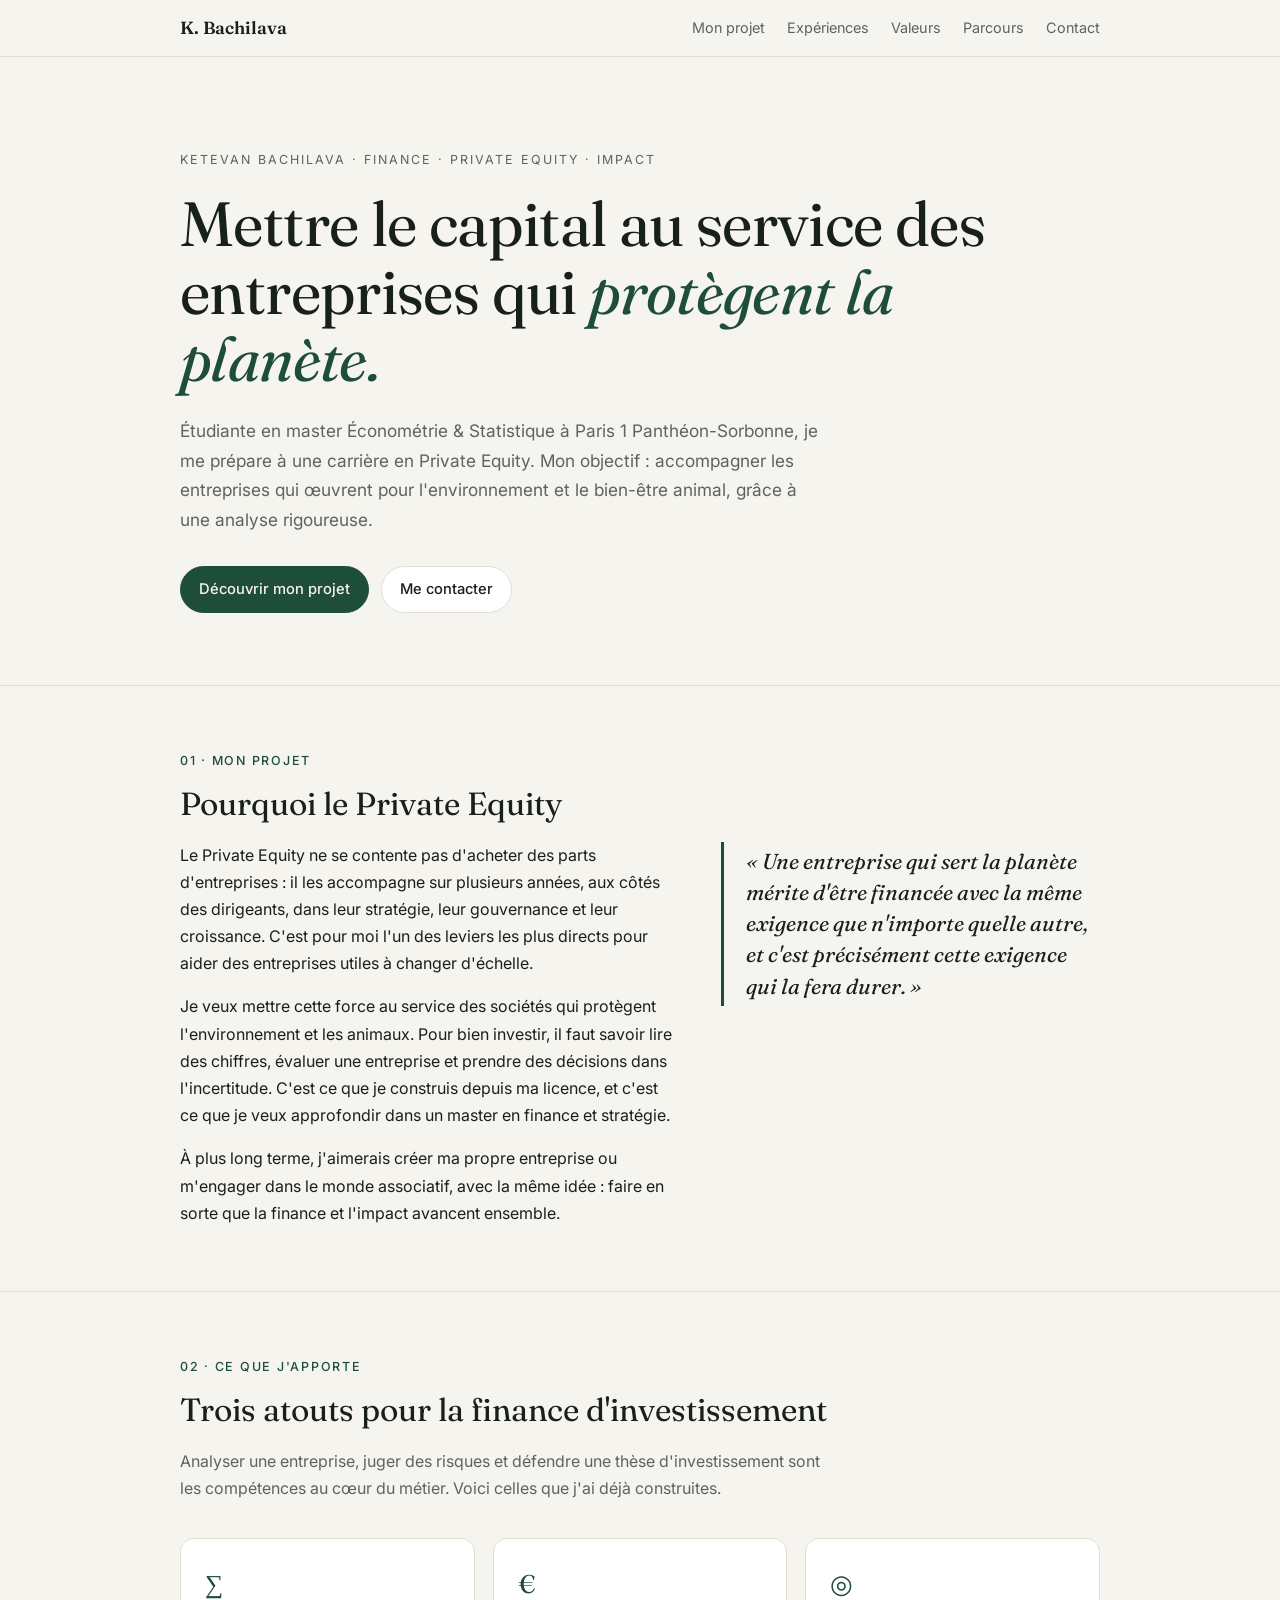
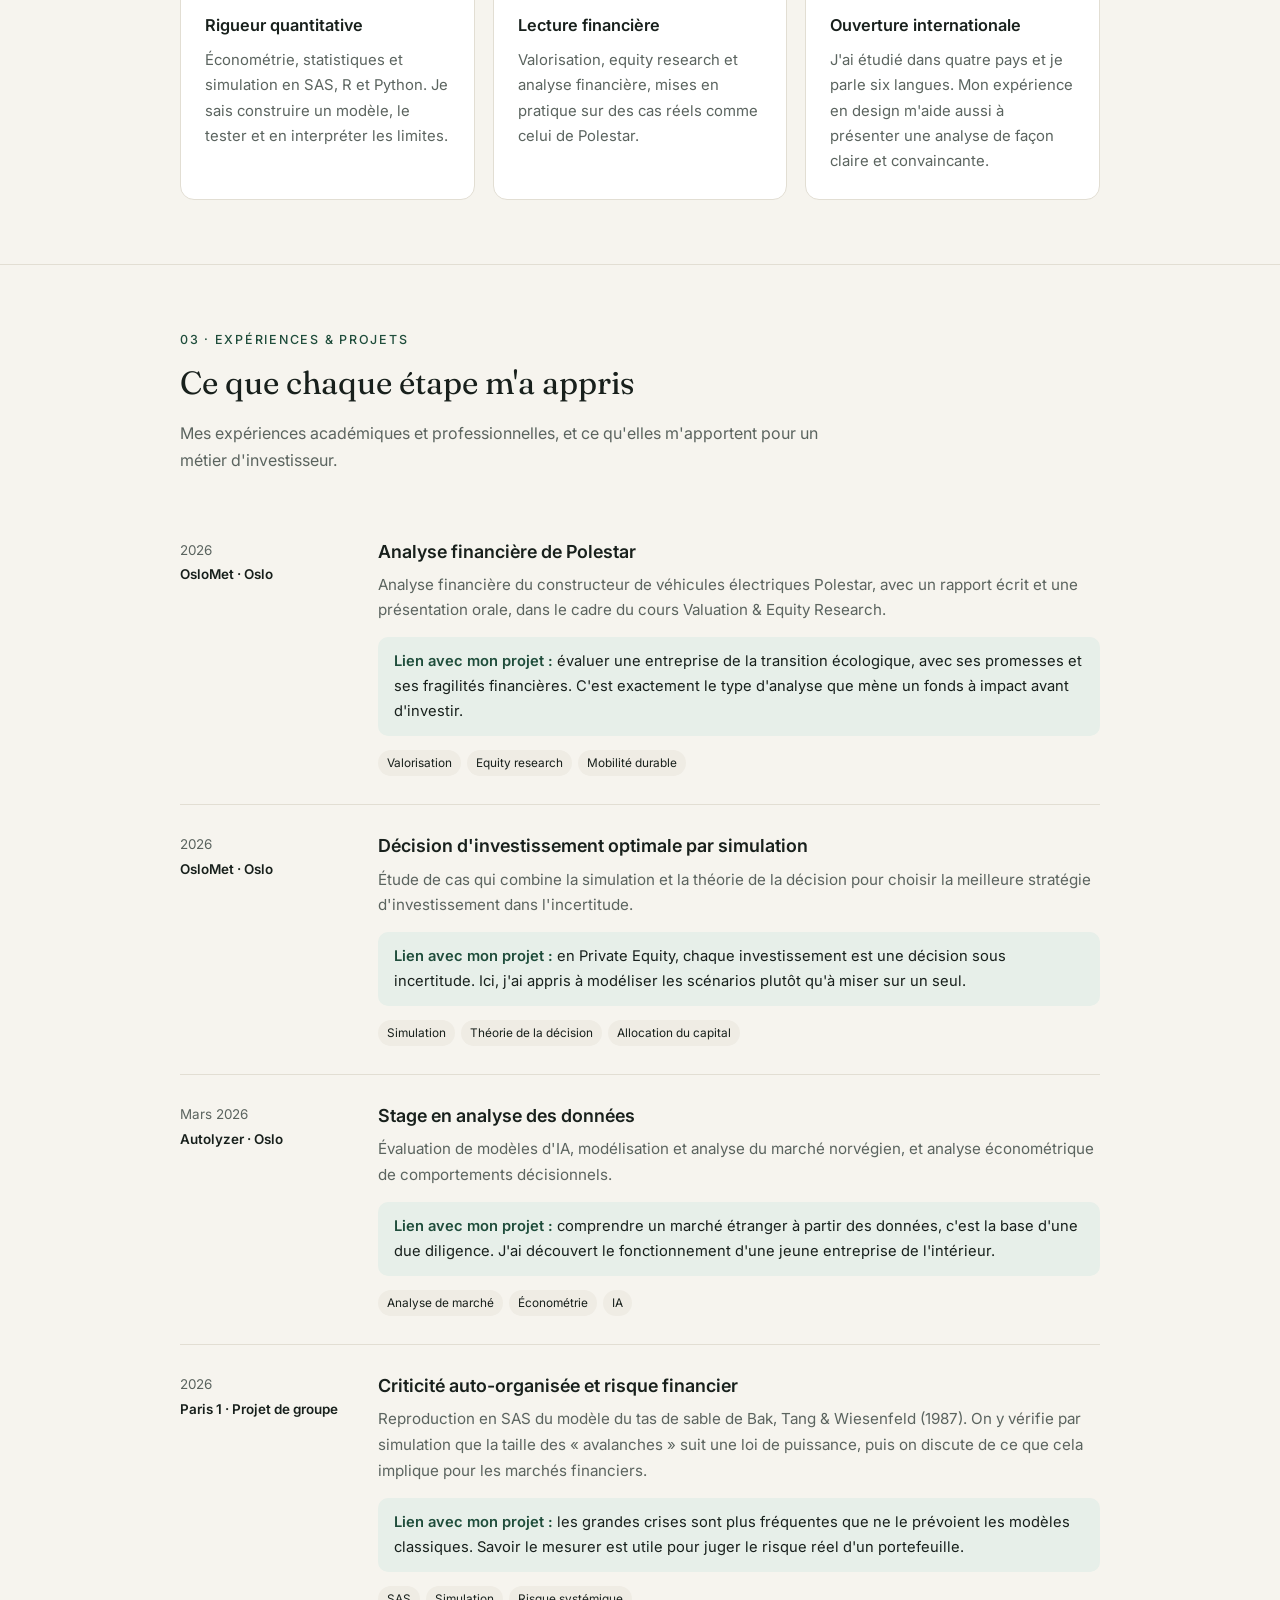
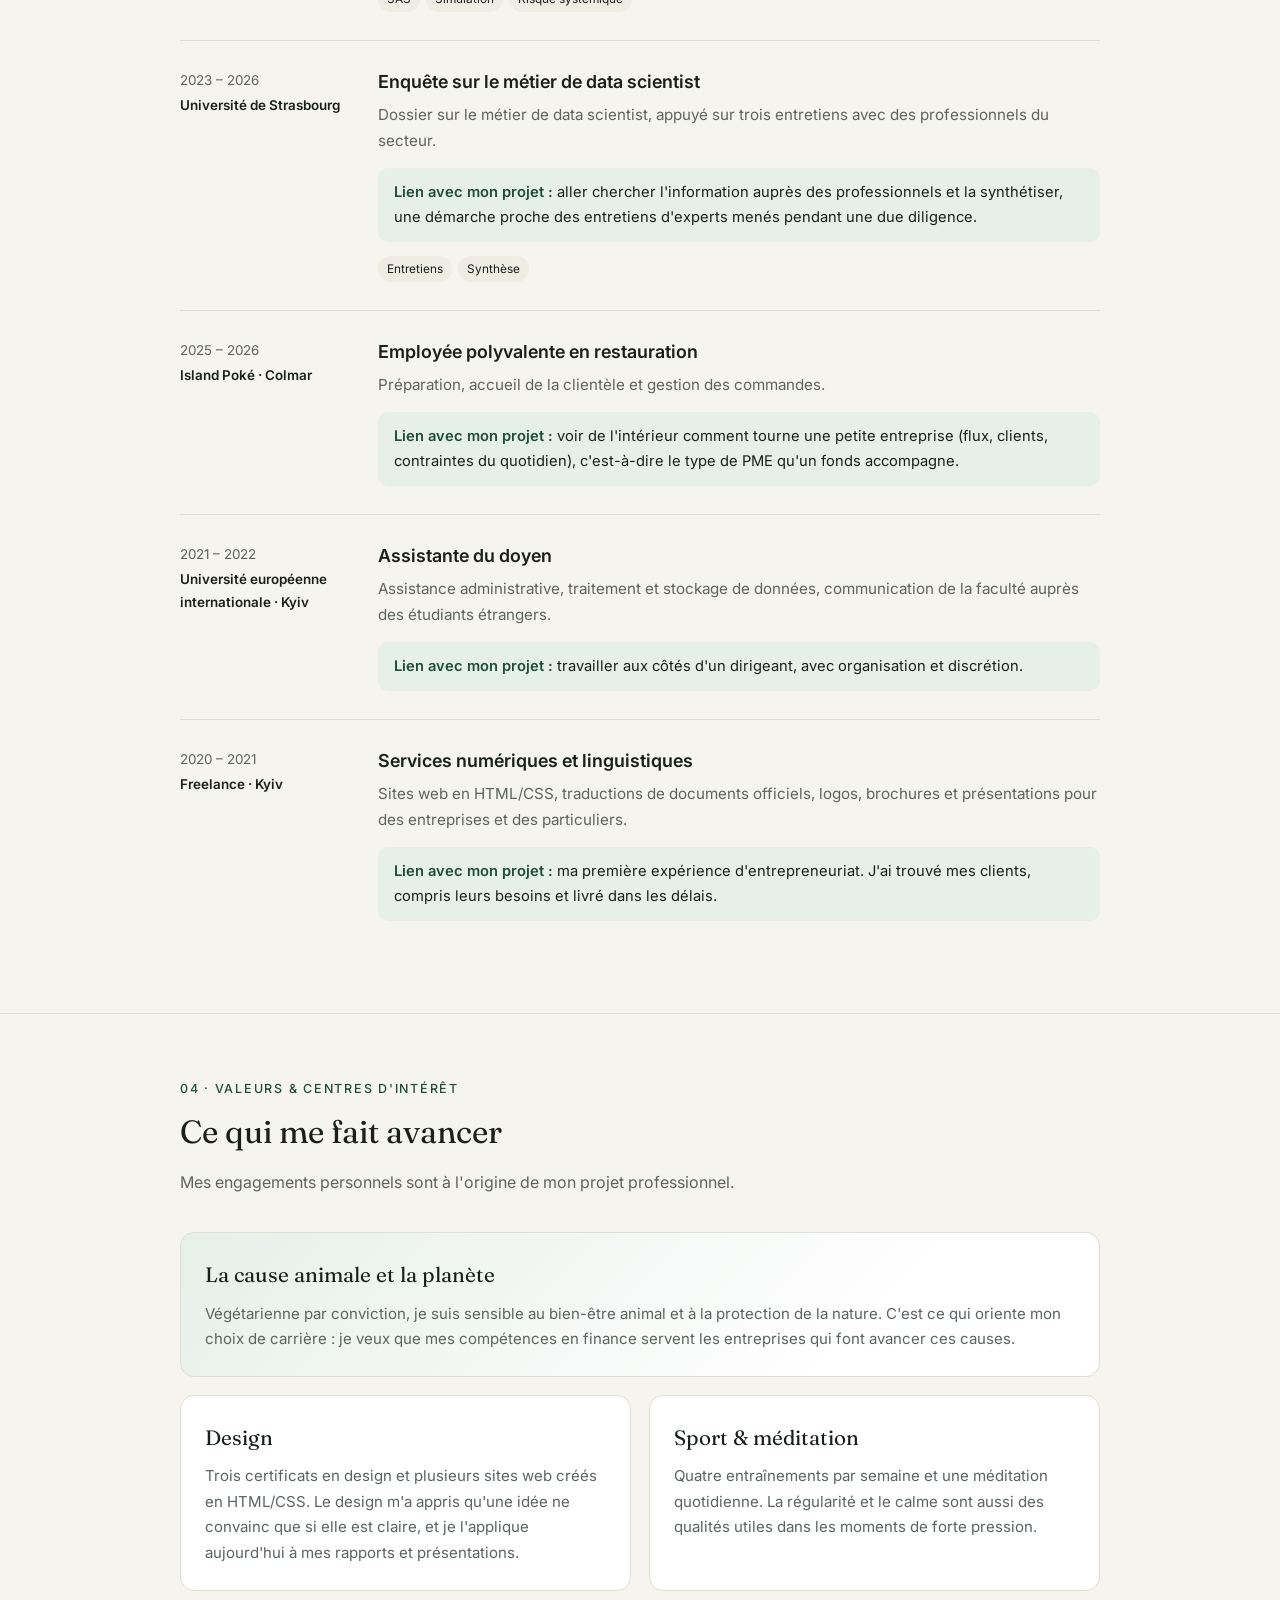
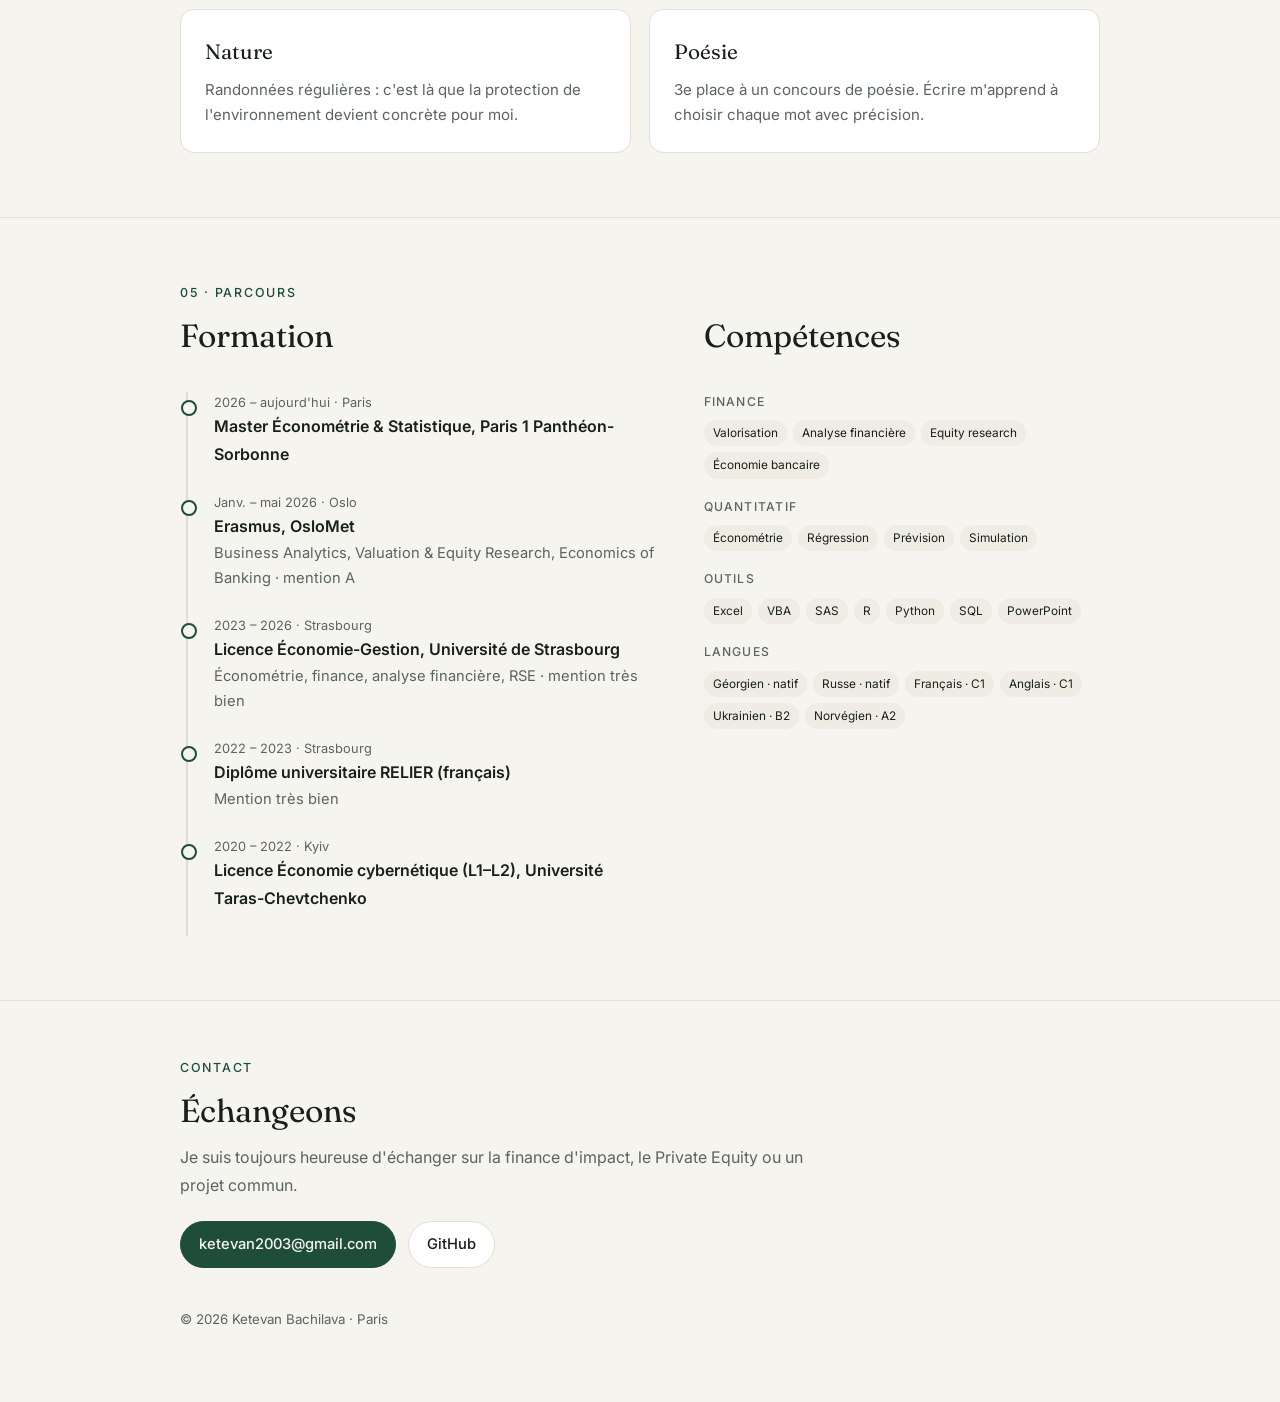
==== index.html @ 97087d06 "Portfolio : version Private Equity & impact Co-Authored-By: Claude Opus 5.5 <noreply@anthropic.com> " ====
<!doctype html>
<html lang="fr">
<head>
<meta charset="utf-8">
<meta name="viewport" content="width=device-width, initial-scale=1">
<title>Ketevan Bachilava · Finance & impact</title>
<meta name="description" content="Ketevan Bachilava, étudiante en master Économétrie & Statistique (Paris 1). Objectif : le Private Equity au service des entreprises qui protègent la planète et les animaux.">
<link rel="preconnect" href="https://fonts.googleapis.com">
<link rel="preconnect" href="https://fonts.gstatic.com" crossorigin>
<link href="https://fonts.googleapis.com/css2?family=Fraunces:ital,opsz,wght@0,9..144,400;0,9..144,600;1,9..144,400&family=Inter:wght@400;500;600&display=swap" rel="stylesheet">
<style>
  :root{
    --bg:#f6f4ee; --surface:#ffffff; --ink:#18201c; --muted:#5b645f;
    --line:#e2ded3; --accent:#1f4d3b; --accent-2:#0b2a5b; --soft:#e7efe9; --tag:#efece4;
  }
  @media (prefers-color-scheme: dark){
    :root{ --bg:#0e1311; --surface:#151b18; --ink:#e7ebe8; --muted:#9aa59f;
      --line:#25302b; --accent:#8cc7a8; --accent-2:#9db8e8; --soft:#17251f; --tag:#1c2420; }
  }
  *{box-sizing:border-box;margin:0;padding:0}
  html{scroll-behavior:smooth}
  body{background:var(--bg);color:var(--ink);font:16px/1.7 Inter,system-ui,sans-serif;-webkit-font-smoothing:antialiased}
  a{color:var(--accent);text-decoration:none}
  a:hover{text-decoration:underline}
  .wrap{max-width:960px;margin:0 auto;padding:0 20px}
  .serif{font-family:Fraunces,Georgia,serif}

  nav{position:sticky;top:0;z-index:10;background:color-mix(in srgb,var(--bg) 88%,transparent);backdrop-filter:blur(8px);border-bottom:1px solid var(--line)}
  nav .wrap{display:flex;justify-content:space-between;align-items:center;height:56px}
  .logo{font-family:Fraunces,Georgia,serif;font-weight:600;color:var(--ink);font-size:1.1rem}
  .logo:hover{text-decoration:none}
  nav ul{display:flex;gap:22px;list-style:none;font-size:.9rem}
  nav ul a{color:var(--muted)} nav ul a:hover{color:var(--ink);text-decoration:none}
  @media (max-width:640px){ nav ul{gap:13px;font-size:.8rem} .hide-sm{display:none} }

  header.hero{padding:92px 0 72px}
  .eyebrow{font-size:.78rem;letter-spacing:.16em;text-transform:uppercase;color:var(--muted);margin-bottom:20px}
  h1{font-family:Fraunces,Georgia,serif;font-weight:400;font-size:clamp(2.3rem,6vw,3.9rem);line-height:1.08;letter-spacing:-.01em;max-width:820px}
  h1 em{color:var(--accent)}
  .lead{max-width:640px;margin-top:24px;font-size:1.08rem;color:var(--muted)}
  .cta{display:flex;flex-wrap:wrap;gap:12px;margin-top:32px}
  .btn{display:inline-block;padding:10px 18px;border-radius:999px;font-size:.92rem;font-weight:500;border:1px solid var(--line);color:var(--ink);background:var(--surface);transition:transform .15s}
  .btn.primary{background:var(--accent);border-color:var(--accent);color:var(--bg)}
  .btn:hover{text-decoration:none;transform:translateY(-1px)}

  section{padding:64px 0;border-top:1px solid var(--line)}
  h2{font-family:Fraunces,Georgia,serif;font-weight:400;font-size:2rem;margin-bottom:10px}
  .sub{color:var(--muted);margin-bottom:36px;max-width:640px}
  .num{font-size:.78rem;letter-spacing:.14em;color:var(--accent);text-transform:uppercase;margin-bottom:6px;font-weight:500}

  /* thesis */
  .thesis{display:grid;grid-template-columns:1.3fr 1fr;gap:48px;align-items:start}
  .thesis p+p{margin-top:16px}
  blockquote{font-family:Fraunces,Georgia,serif;font-style:italic;font-size:1.35rem;line-height:1.45;border-left:3px solid var(--accent);padding:4px 0 4px 22px;color:var(--ink)}
  @media (max-width:760px){ .thesis{grid-template-columns:1fr;gap:28px} }

  /* pillars */
  .pillars{display:grid;grid-template-columns:repeat(3,1fr);gap:18px}
  .pillar{background:var(--surface);border:1px solid var(--line);border-radius:14px;padding:24px}
  .pillar h3{font-size:1.02rem;font-weight:600;margin:6px 0 8px}
  .pillar p{font-size:.93rem;color:var(--muted)}
  .pillar .ic{font-family:Fraunces,Georgia,serif;font-size:1.6rem;color:var(--accent)}
  @media (max-width:760px){ .pillars{grid-template-columns:1fr} }

  /* experiences */
  .xp{display:grid;grid-template-columns:170px 1fr;gap:28px;padding:28px 0;border-bottom:1px solid var(--line)}
  .xp:last-child{border-bottom:0}
  .xp .when{font-size:.84rem;color:var(--muted)}
  .xp .where{font-size:.84rem;font-weight:600;color:var(--ink);margin-top:2px}
  .xp h3{font-size:1.12rem;font-weight:600;line-height:1.4;margin-bottom:8px}
  .xp p{color:var(--muted);font-size:.95rem}
  .link{margin-top:14px;background:var(--soft);border-radius:10px;padding:12px 16px;font-size:.92rem;color:var(--ink)}
  .link b{color:var(--accent);font-weight:600}
  .tags{display:flex;flex-wrap:wrap;gap:6px;margin-top:14px}
  .tags span{font-size:.74rem;background:var(--tag);padding:3px 9px;border-radius:999px}
  @media (max-width:680px){ .xp{grid-template-columns:1fr;gap:6px} }

  /* values */
  .values{display:grid;grid-template-columns:repeat(2,1fr);gap:18px}
  .value{border:1px solid var(--line);border-radius:14px;padding:24px;background:var(--surface)}
  .value h3{font-family:Fraunces,Georgia,serif;font-weight:400;font-size:1.3rem;margin-bottom:8px}
  .value p{color:var(--muted);font-size:.94rem}
  .value.wide{grid-column:1/-1;background:linear-gradient(135deg,var(--soft),var(--surface) 75%)}
  @media (max-width:680px){ .values{grid-template-columns:1fr} }

  /* timeline */
  .tl{list-style:none;border-left:2px solid var(--line);margin-left:6px}
  .tl li{position:relative;padding:0 0 24px 26px}
  .tl li::before{content:"";position:absolute;left:-7px;top:8px;width:12px;height:12px;border-radius:50%;background:var(--bg);border:2px solid var(--accent)}
  .tl .when{font-size:.8rem;color:var(--muted)}
  .tl .what{font-weight:600}
  .tl .detail{font-size:.92rem;color:var(--muted)}

  .two{display:grid;grid-template-columns:1.2fr 1fr;gap:48px}
  @media (max-width:760px){ .two{grid-template-columns:1fr;gap:36px} }
  .skillrow{margin-bottom:18px}
  .skillrow h4{font-size:.76rem;letter-spacing:.1em;text-transform:uppercase;color:var(--muted);font-weight:500;margin-bottom:8px}
  .skillrow .tags{margin-top:0}

  footer{padding:56px 0 72px;border-top:1px solid var(--line)}
  footer h2{margin-bottom:6px}
  footer .row{display:flex;flex-wrap:wrap;gap:12px;margin-top:22px}
  footer small{display:block;margin-top:40px;color:var(--muted)}
</style>
</head>
<body>

<nav>
  <div class="wrap">
    <a href="#" class="logo">K. Bachilava</a>
    <ul>
      <li><a href="#projet">Mon projet</a></li>
      <li><a href="#experiences">Expériences</a></li>
      <li><a href="#valeurs">Valeurs</a></li>
      <li class="hide-sm"><a href="#parcours">Parcours</a></li>
      <li><a href="#contact">Contact</a></li>
    </ul>
  </div>
</nav>

<header class="hero">
  <div class="wrap">
    <p class="eyebrow">Ketevan Bachilava · Finance · Private Equity · Impact</p>
    <h1>Mettre le capital au service des entreprises qui <em>protègent la planète.</em></h1>
    <p class="lead">Étudiante en master Économétrie &amp; Statistique à Paris 1 Panthéon-Sorbonne, je me prépare à une carrière en Private Equity. Mon objectif : accompagner les entreprises qui œuvrent pour l'environnement et le bien-être animal, grâce à une analyse rigoureuse.</p>
    <div class="cta">
      <a class="btn primary" href="#projet">Découvrir mon projet</a>
      <a class="btn" href="mailto:ketevan2003@gmail.com">Me contacter</a>
    </div>
  </div>
</header>

<section id="projet">
  <div class="wrap">
    <p class="num">01 · Mon projet</p>
    <h2>Pourquoi le Private Equity</h2>
    <div class="thesis">
      <div>
        <p>Le Private Equity ne se contente pas d'acheter des parts d'entreprises : il les accompagne sur plusieurs années, aux côtés des dirigeants, dans leur stratégie, leur gouvernance et leur croissance. C'est pour moi l'un des leviers les plus directs pour aider des entreprises utiles à changer d'échelle.</p>
        <p>Je veux mettre cette force au service des sociétés qui protègent l'environnement et les animaux. Pour bien investir, il faut savoir lire des chiffres, évaluer une entreprise et prendre des décisions dans l'incertitude. C'est ce que je construis depuis ma licence, et c'est ce que je veux approfondir dans un master en finance et stratégie.</p>
        <p>À plus long terme, j'aimerais créer ma propre entreprise ou m'engager dans le monde associatif, avec la même idée : faire en sorte que la finance et l'impact avancent ensemble.</p>
      </div>
      <blockquote>« Une entreprise qui sert la planète mérite d'être financée avec la même exigence que n'importe quelle autre, et c'est précisément cette exigence qui la fera durer. »</blockquote>
    </div>
  </div>
</section>

<section id="atouts">
  <div class="wrap">
    <p class="num">02 · Ce que j'apporte</p>
    <h2>Trois atouts pour la finance d'investissement</h2>
    <p class="sub">Analyser une entreprise, juger des risques et défendre une thèse d'investissement sont les compétences au cœur du métier. Voici celles que j'ai déjà construites.</p>
    <div class="pillars">
      <div class="pillar"><div class="ic">∑</div><h3>Rigueur quantitative</h3><p>Économétrie, statistiques et simulation en SAS, R et Python. Je sais construire un modèle, le tester et en interpréter les limites.</p></div>
      <div class="pillar"><div class="ic">€</div><h3>Lecture financière</h3><p>Valorisation, equity research et analyse financière, mises en pratique sur des cas réels comme celui de Polestar.</p></div>
      <div class="pillar"><div class="ic">◎</div><h3>Ouverture internationale</h3><p>J'ai étudié dans quatre pays et je parle six langues. Mon expérience en design m'aide aussi à présenter une analyse de façon claire et convaincante.</p></div>
    </div>
  </div>
</section>

<section id="experiences">
  <div class="wrap">
    <p class="num">03 · Expériences &amp; projets</p>
    <h2>Ce que chaque étape m'a appris</h2>
    <p class="sub">Mes expériences académiques et professionnelles, et ce qu'elles m'apportent pour un métier d'investisseur.</p>

    <div class="xp">
      <div><div class="when">2026</div><div class="where">OsloMet · Oslo</div></div>
      <div>
        <h3>Analyse financière de Polestar</h3>
        <p>Analyse financière du constructeur de véhicules électriques Polestar, avec un rapport écrit et une présentation orale, dans le cadre du cours Valuation &amp; Equity Research.</p>
        <div class="link"><b>Lien avec mon projet :</b> évaluer une entreprise de la transition écologique, avec ses promesses et ses fragilités financières. C'est exactement le type d'analyse que mène un fonds à impact avant d'investir.</div>
        <div class="tags"><span>Valorisation</span><span>Equity research</span><span>Mobilité durable</span></div>
      </div>
    </div>

    <div class="xp">
      <div><div class="when">2026</div><div class="where">OsloMet · Oslo</div></div>
      <div>
        <h3>Décision d'investissement optimale par simulation</h3>
        <p>Étude de cas qui combine la simulation et la théorie de la décision pour choisir la meilleure stratégie d'investissement dans l'incertitude.</p>
        <div class="link"><b>Lien avec mon projet :</b> en Private Equity, chaque investissement est une décision sous incertitude. Ici, j'ai appris à modéliser les scénarios plutôt qu'à miser sur un seul.</div>
        <div class="tags"><span>Simulation</span><span>Théorie de la décision</span><span>Allocation du capital</span></div>
      </div>
    </div>

    <div class="xp">
      <div><div class="when">Mars 2026</div><div class="where">Autolyzer · Oslo</div></div>
      <div>
        <h3>Stage en analyse des données</h3>
        <p>Évaluation de modèles d'IA, modélisation et analyse du marché norvégien, et analyse économétrique de comportements décisionnels.</p>
        <div class="link"><b>Lien avec mon projet :</b> comprendre un marché étranger à partir des données, c'est la base d'une due diligence. J'ai découvert le fonctionnement d'une jeune entreprise de l'intérieur.</div>
        <div class="tags"><span>Analyse de marché</span><span>Économétrie</span><span>IA</span></div>
      </div>
    </div>

    <div class="xp">
      <div><div class="when">2026</div><div class="where">Paris 1 · Projet de groupe</div></div>
      <div>
        <h3>Criticité auto-organisée et risque financier</h3>
        <p>Reproduction en SAS du modèle du tas de sable de Bak, Tang &amp; Wiesenfeld (1987). On y vérifie par simulation que la taille des « avalanches » suit une loi de puissance, puis on discute de ce que cela implique pour les marchés financiers.</p>
        <div class="link"><b>Lien avec mon projet :</b> les grandes crises sont plus fréquentes que ne le prévoient les modèles classiques. Savoir le mesurer est utile pour juger le risque réel d'un portefeuille.</div>
        <div class="tags"><span>SAS</span><span>Simulation</span><span>Risque systémique</span></div>
      </div>
    </div>

    <div class="xp">
      <div><div class="when">2023 – 2026</div><div class="where">Université de Strasbourg</div></div>
      <div>
        <h3>Enquête sur le métier de data scientist</h3>
        <p>Dossier sur le métier de data scientist, appuyé sur trois entretiens avec des professionnels du secteur.</p>
        <div class="link"><b>Lien avec mon projet :</b> aller chercher l'information auprès des professionnels et la synthétiser, une démarche proche des entretiens d'experts menés pendant une due diligence.</div>
        <div class="tags"><span>Entretiens</span><span>Synthèse</span></div>
      </div>
    </div>

    <div class="xp">
      <div><div class="when">2025 – 2026</div><div class="where">Island Poké · Colmar</div></div>
      <div>
        <h3>Employée polyvalente en restauration</h3>
        <p>Préparation, accueil de la clientèle et gestion des commandes.</p>
        <div class="link"><b>Lien avec mon projet :</b> voir de l'intérieur comment tourne une petite entreprise (flux, clients, contraintes du quotidien), c'est-à-dire le type de PME qu'un fonds accompagne.</div>
      </div>
    </div>

    <div class="xp">
      <div><div class="when">2021 – 2022</div><div class="where">Université européenne internationale · Kyiv</div></div>
      <div>
        <h3>Assistante du doyen</h3>
        <p>Assistance administrative, traitement et stockage de données, communication de la faculté auprès des étudiants étrangers.</p>
        <div class="link"><b>Lien avec mon projet :</b> travailler aux côtés d'un dirigeant, avec organisation et discrétion.</div>
      </div>
    </div>

    <div class="xp">
      <div><div class="when">2020 – 2021</div><div class="where">Freelance · Kyiv</div></div>
      <div>
        <h3>Services numériques et linguistiques</h3>
        <p>Sites web en HTML/CSS, traductions de documents officiels, logos, brochures et présentations pour des entreprises et des particuliers.</p>
        <div class="link"><b>Lien avec mon projet :</b> ma première expérience d'entrepreneuriat. J'ai trouvé mes clients, compris leurs besoins et livré dans les délais.</div>
      </div>
    </div>
  </div>
</section>

<section id="valeurs">
  <div class="wrap">
    <p class="num">04 · Valeurs &amp; centres d'intérêt</p>
    <h2>Ce qui me fait avancer</h2>
    <p class="sub">Mes engagements personnels sont à l'origine de mon projet professionnel.</p>
    <div class="values">
      <div class="value wide">
        <h3>La cause animale et la planète</h3>
        <p>Végétarienne par conviction, je suis sensible au bien-être animal et à la protection de la nature. C'est ce qui oriente mon choix de carrière : je veux que mes compétences en finance servent les entreprises qui font avancer ces causes.</p>
      </div>
      <div class="value">
        <h3>Design</h3>
        <p>Trois certificats en design et plusieurs sites web créés en HTML/CSS. Le design m'a appris qu'une idée ne convainc que si elle est claire, et je l'applique aujourd'hui à mes rapports et présentations.</p>
      </div>
      <div class="value">
        <h3>Sport &amp; méditation</h3>
        <p>Quatre entraînements par semaine et une méditation quotidienne. La régularité et le calme sont aussi des qualités utiles dans les moments de forte pression.</p>
      </div>
      <div class="value">
        <h3>Nature</h3>
        <p>Randonnées régulières : c'est là que la protection de l'environnement devient concrète pour moi.</p>
      </div>
      <div class="value">
        <h3>Poésie</h3>
        <p>3e place à un concours de poésie. Écrire m'apprend à choisir chaque mot avec précision.</p>
      </div>
    </div>
  </div>
</section>

<section id="parcours">
  <div class="wrap two">
    <div>
      <p class="num">05 · Parcours</p>
      <h2>Formation</h2>
      <ul class="tl" style="margin-top:28px">
        <li><div class="when">2026 – aujourd'hui · Paris</div><div class="what">Master Économétrie &amp; Statistique, Paris 1 Panthéon-Sorbonne</div></li>
        <li><div class="when">Janv. – mai 2026 · Oslo</div><div class="what">Erasmus, OsloMet</div><div class="detail">Business Analytics, Valuation &amp; Equity Research, Economics of Banking · mention A</div></li>
        <li><div class="when">2023 – 2026 · Strasbourg</div><div class="what">Licence Économie-Gestion, Université de Strasbourg</div><div class="detail">Économétrie, finance, analyse financière, RSE · mention très bien</div></li>
        <li><div class="when">2022 – 2023 · Strasbourg</div><div class="what">Diplôme universitaire RELIER (français)</div><div class="detail">Mention très bien</div></li>
        <li><div class="when">2020 – 2022 · Kyiv</div><div class="what">Licence Économie cybernétique (L1–L2), Université Taras-Chevtchenko</div></li>
      </ul>
    </div>
    <div>
      <p class="num">&nbsp;</p>
      <h2>Compétences</h2>
      <div style="margin-top:28px">
        <div class="skillrow"><h4>Finance</h4><div class="tags"><span>Valorisation</span><span>Analyse financière</span><span>Equity research</span><span>Économie bancaire</span></div></div>
        <div class="skillrow"><h4>Quantitatif</h4><div class="tags"><span>Économétrie</span><span>Régression</span><span>Prévision</span><span>Simulation</span></div></div>
        <div class="skillrow"><h4>Outils</h4><div class="tags"><span>Excel</span><span>VBA</span><span>SAS</span><span>R</span><span>Python</span><span>SQL</span><span>PowerPoint</span></div></div>
        <div class="skillrow"><h4>Langues</h4><div class="tags"><span>Géorgien · natif</span><span>Russe · natif</span><span>Français · C1</span><span>Anglais · C1</span><span>Ukrainien · B2</span><span>Norvégien · A2</span></div></div>
      </div>
    </div>
  </div>
</section>

<footer id="contact">
  <div class="wrap">
    <p class="num">Contact</p>
    <h2>Échangeons</h2>
    <p class="sub" style="margin-bottom:0">Je suis toujours heureuse d'échanger sur la finance d'impact, le Private Equity ou un projet commun.</p>
    <div class="row">
      <a class="btn primary" href="mailto:ketevan2003@gmail.com">ketevan2003@gmail.com</a>
      <a class="btn" href="https://github.com/ketevan03">GitHub</a>
    </div>
    <small>© 2026 Ketevan Bachilava · Paris</small>
  </div>
</footer>

</body>
</html>
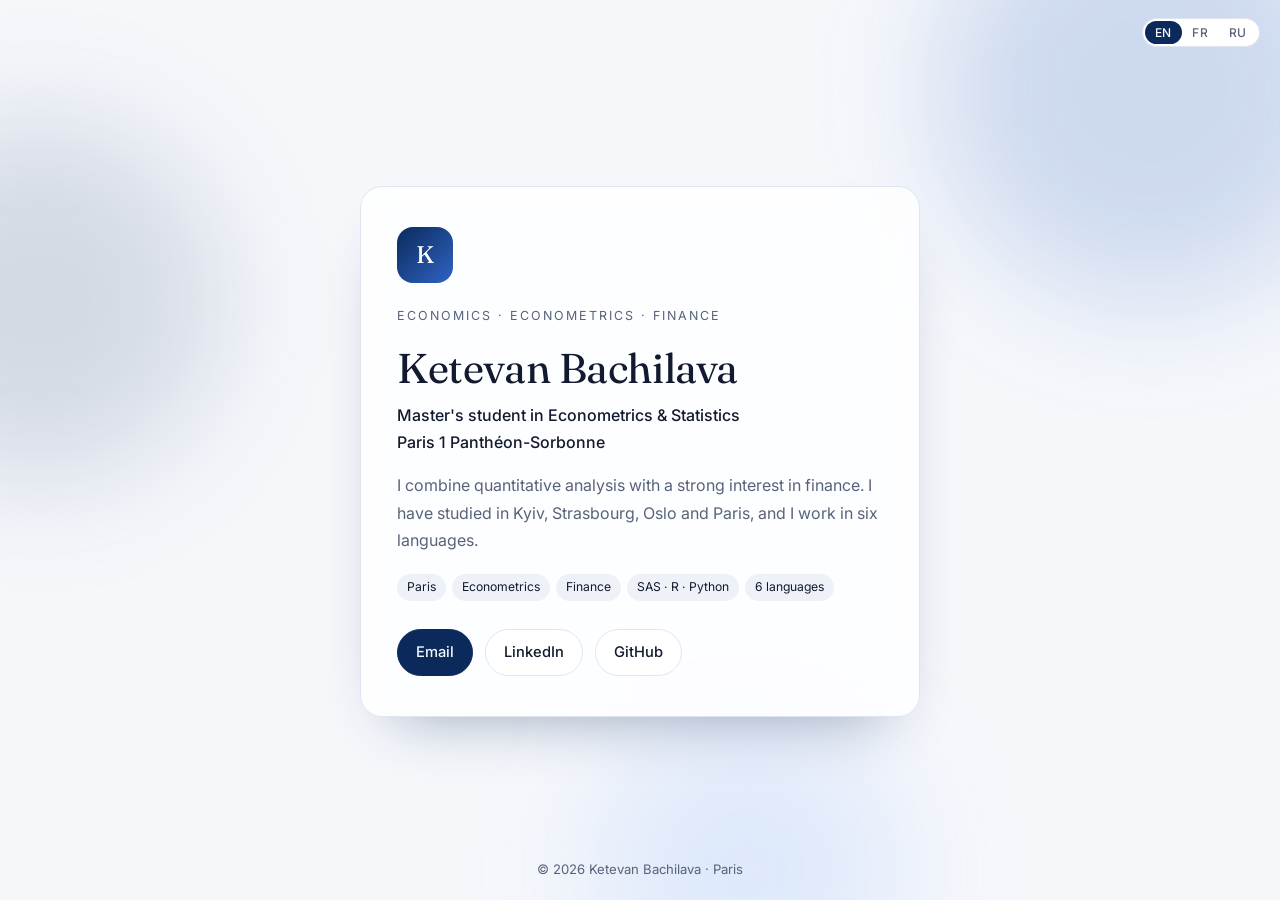
==== commit d80966b6: "Home business card + trilingual Private Equity page Co-Authored-By: Claude Opus 5.5 <noreply@anthrop" ====
--- a/index.html
+++ b/index.html
@@ -1,316 +1,67 @@
 <!doctype html>
-<html lang="fr">
+<html lang="en">
 <head>
 <meta charset="utf-8">
 <meta name="viewport" content="width=device-width, initial-scale=1">
-<title>Ketevan Bachilava · Finance & impact</title>
-<meta name="description" content="Ketevan Bachilava, étudiante en master Économétrie & Statistique (Paris 1). Objectif : le Private Equity au service des entreprises qui protègent la planète et les animaux.">
+<title>Ketevan Bachilava</title>
+<meta name="description" content="Ketevan Bachilava, Master's student in Econometrics & Statistics at Paris 1 Panthéon-Sorbonne.">
 <link rel="preconnect" href="https://fonts.googleapis.com">
 <link rel="preconnect" href="https://fonts.gstatic.com" crossorigin>
 <link href="https://fonts.googleapis.com/css2?family=Fraunces:ital,opsz,wght@0,9..144,400;0,9..144,600;1,9..144,400&family=Inter:wght@400;500;600&display=swap" rel="stylesheet">
-<style>
-  :root{
-    --bg:#f6f4ee; --surface:#ffffff; --ink:#18201c; --muted:#5b645f;
-    --line:#e2ded3; --accent:#1f4d3b; --accent-2:#0b2a5b; --soft:#e7efe9; --tag:#efece4;
-  }
-  @media (prefers-color-scheme: dark){
-    :root{ --bg:#0e1311; --surface:#151b18; --ink:#e7ebe8; --muted:#9aa59f;
-      --line:#25302b; --accent:#8cc7a8; --accent-2:#9db8e8; --soft:#17251f; --tag:#1c2420; }
-  }
-  *{box-sizing:border-box;margin:0;padding:0}
-  html{scroll-behavior:smooth}
-  body{background:var(--bg);color:var(--ink);font:16px/1.7 Inter,system-ui,sans-serif;-webkit-font-smoothing:antialiased}
-  a{color:var(--accent);text-decoration:none}
-  a:hover{text-decoration:underline}
-  .wrap{max-width:960px;margin:0 auto;padding:0 20px}
-  .serif{font-family:Fraunces,Georgia,serif}
+<link rel="stylesheet" href="assets/site.css">
+</head>
+<body class="card-page">
+<div class="glow" aria-hidden="true"><i></i><i></i><i></i></div>
 
-  nav{position:sticky;top:0;z-index:10;background:color-mix(in srgb,var(--bg) 88%,transparent);backdrop-filter:blur(8px);border-bottom:1px solid var(--line)}
-  nav .wrap{display:flex;justify-content:space-between;align-items:center;height:56px}
-  .logo{font-family:Fraunces,Georgia,serif;font-weight:600;color:var(--ink);font-size:1.1rem}
-  .logo:hover{text-decoration:none}
-  nav ul{display:flex;gap:22px;list-style:none;font-size:.9rem}
-  nav ul a{color:var(--muted)} nav ul a:hover{color:var(--ink);text-decoration:none}
-  @media (max-width:640px){ nav ul{gap:13px;font-size:.8rem} .hide-sm{display:none} }
+<div class="topbar">
+  <div class="langs" role="group" aria-label="Language">
+    <button data-l="en" aria-pressed="true">EN</button><button data-l="fr">FR</button><button data-l="ru">RU</button>
+  </div>
+</div>
 
-  header.hero{padding:92px 0 72px}
-  .eyebrow{font-size:.78rem;letter-spacing:.16em;text-transform:uppercase;color:var(--muted);margin-bottom:20px}
-  h1{font-family:Fraunces,Georgia,serif;font-weight:400;font-size:clamp(2.3rem,6vw,3.9rem);line-height:1.08;letter-spacing:-.01em;max-width:820px}
-  h1 em{color:var(--accent)}
-  .lead{max-width:640px;margin-top:24px;font-size:1.08rem;color:var(--muted)}
-  .cta{display:flex;flex-wrap:wrap;gap:12px;margin-top:32px}
-  .btn{display:inline-block;padding:10px 18px;border-radius:999px;font-size:.92rem;font-weight:500;border:1px solid var(--line);color:var(--ink);background:var(--surface);transition:transform .15s}
-  .btn.primary{background:var(--accent);border-color:var(--accent);color:var(--bg)}
-  .btn:hover{text-decoration:none;transform:translateY(-1px)}
-
-  section{padding:64px 0;border-top:1px solid var(--line)}
-  h2{font-family:Fraunces,Georgia,serif;font-weight:400;font-size:2rem;margin-bottom:10px}
-  .sub{color:var(--muted);margin-bottom:36px;max-width:640px}
-  .num{font-size:.78rem;letter-spacing:.14em;color:var(--accent);text-transform:uppercase;margin-bottom:6px;font-weight:500}
-
-  /* thesis */
-  .thesis{display:grid;grid-template-columns:1.3fr 1fr;gap:48px;align-items:start}
-  .thesis p+p{margin-top:16px}
-  blockquote{font-family:Fraunces,Georgia,serif;font-style:italic;font-size:1.35rem;line-height:1.45;border-left:3px solid var(--accent);padding:4px 0 4px 22px;color:var(--ink)}
-  @media (max-width:760px){ .thesis{grid-template-columns:1fr;gap:28px} }
-
-  /* pillars */
-  .pillars{display:grid;grid-template-columns:repeat(3,1fr);gap:18px}
-  .pillar{background:var(--surface);border:1px solid var(--line);border-radius:14px;padding:24px}
-  .pillar h3{font-size:1.02rem;font-weight:600;margin:6px 0 8px}
-  .pillar p{font-size:.93rem;color:var(--muted)}
-  .pillar .ic{font-family:Fraunces,Georgia,serif;font-size:1.6rem;color:var(--accent)}
-  @media (max-width:760px){ .pillars{grid-template-columns:1fr} }
-
-  /* experiences */
-  .xp{display:grid;grid-template-columns:170px 1fr;gap:28px;padding:28px 0;border-bottom:1px solid var(--line)}
-  .xp:last-child{border-bottom:0}
-  .xp .when{font-size:.84rem;color:var(--muted)}
-  .xp .where{font-size:.84rem;font-weight:600;color:var(--ink);margin-top:2px}
-  .xp h3{font-size:1.12rem;font-weight:600;line-height:1.4;margin-bottom:8px}
-  .xp p{color:var(--muted);font-size:.95rem}
-  .link{margin-top:14px;background:var(--soft);border-radius:10px;padding:12px 16px;font-size:.92rem;color:var(--ink)}
-  .link b{color:var(--accent);font-weight:600}
-  .tags{display:flex;flex-wrap:wrap;gap:6px;margin-top:14px}
-  .tags span{font-size:.74rem;background:var(--tag);padding:3px 9px;border-radius:999px}
-  @media (max-width:680px){ .xp{grid-template-columns:1fr;gap:6px} }
-
-  /* values */
-  .values{display:grid;grid-template-columns:repeat(2,1fr);gap:18px}
-  .value{border:1px solid var(--line);border-radius:14px;padding:24px;background:var(--surface)}
-  .value h3{font-family:Fraunces,Georgia,serif;font-weight:400;font-size:1.3rem;margin-bottom:8px}
-  .value p{color:var(--muted);font-size:.94rem}
-  .value.wide{grid-column:1/-1;background:linear-gradient(135deg,var(--soft),var(--surface) 75%)}
-  @media (max-width:680px){ .values{grid-template-columns:1fr} }
-
-  /* timeline */
-  .tl{list-style:none;border-left:2px solid var(--line);margin-left:6px}
-  .tl li{position:relative;padding:0 0 24px 26px}
-  .tl li::before{content:"";position:absolute;left:-7px;top:8px;width:12px;height:12px;border-radius:50%;background:var(--bg);border:2px solid var(--accent)}
-  .tl .when{font-size:.8rem;color:var(--muted)}
-  .tl .what{font-weight:600}
-  .tl .detail{font-size:.92rem;color:var(--muted)}
-
-  .two{display:grid;grid-template-columns:1.2fr 1fr;gap:48px}
-  @media (max-width:760px){ .two{grid-template-columns:1fr;gap:36px} }
-  .skillrow{margin-bottom:18px}
-  .skillrow h4{font-size:.76rem;letter-spacing:.1em;text-transform:uppercase;color:var(--muted);font-weight:500;margin-bottom:8px}
-  .skillrow .tags{margin-top:0}
-
-  footer{padding:56px 0 72px;border-top:1px solid var(--line)}
-  footer h2{margin-bottom:6px}
-  footer .row{display:flex;flex-wrap:wrap;gap:12px;margin-top:22px}
-  footer small{display:block;margin-top:40px;color:var(--muted)}
-</style>
-</head>
-<body>
-
-<nav>
-  <div class="wrap">
-    <a href="#" class="logo">K. Bachilava</a>
-    <ul>
-      <li><a href="#projet">Mon projet</a></li>
-      <li><a href="#experiences">Expériences</a></li>
-      <li><a href="#valeurs">Valeurs</a></li>
-      <li class="hide-sm"><a href="#parcours">Parcours</a></li>
-      <li><a href="#contact">Contact</a></li>
-    </ul>
-  </div>
-</nav>
-
-<header class="hero">
-  <div class="wrap">
-    <p class="eyebrow">Ketevan Bachilava · Finance · Private Equity · Impact</p>
-    <h1>Mettre le capital au service des entreprises qui <em>protègent la planète.</em></h1>
-    <p class="lead">Étudiante en master Économétrie &amp; Statistique à Paris 1 Panthéon-Sorbonne, je me prépare à une carrière en Private Equity. Mon objectif : accompagner les entreprises qui œuvrent pour l'environnement et le bien-être animal, grâce à une analyse rigoureuse.</p>
-    <div class="cta">
-      <a class="btn primary" href="#projet">Découvrir mon projet</a>
-      <a class="btn" href="mailto:ketevan2003@gmail.com">Me contacter</a>
+<main>
+  <div class="bcard">
+    <div class="mono rise">K</div>
+    <p class="eyebrow rise d1" data-i18n="eyebrow">Economics · Econometrics · Finance</p>
+    <h1 class="rise d1">Ketevan Bachilava</h1>
+    <p class="role rise d2" data-i18n="role">Master's student in Econometrics &amp; Statistics<br>Paris 1 Panthéon-Sorbonne</p>
+    <p class="bio rise d3" data-i18n="bio">I combine quantitative analysis with a strong interest in finance. I have studied in Kyiv, Strasbourg, Oslo and Paris, and I work in six languages.</p>
+    <div class="meta rise d3" data-tags="tags"></div>
+    <div class="cta rise d4">
+      <a class="btn primary" href="mailto:ketevan2003@gmail.com">Email</a>
+      <a class="btn" href="https://www.linkedin.com/in/ketevan2003" target="_blank" rel="noopener">LinkedIn</a>
+      <a class="btn" href="https://github.com/ketevan03" target="_blank" rel="noopener">GitHub</a>
     </div>
   </div>
-</header>
+</main>
 
-<section id="projet">
-  <div class="wrap">
-    <p class="num">01 · Mon projet</p>
-    <h2>Pourquoi le Private Equity</h2>
-    <div class="thesis">
-      <div>
-        <p>Le Private Equity ne se contente pas d'acheter des parts d'entreprises : il les accompagne sur plusieurs années, aux côtés des dirigeants, dans leur stratégie, leur gouvernance et leur croissance. C'est pour moi l'un des leviers les plus directs pour aider des entreprises utiles à changer d'échelle.</p>
-        <p>Je veux mettre cette force au service des sociétés qui protègent l'environnement et les animaux. Pour bien investir, il faut savoir lire des chiffres, évaluer une entreprise et prendre des décisions dans l'incertitude. C'est ce que je construis depuis ma licence, et c'est ce que je veux approfondir dans un master en finance et stratégie.</p>
-        <p>À plus long terme, j'aimerais créer ma propre entreprise ou m'engager dans le monde associatif, avec la même idée : faire en sorte que la finance et l'impact avancent ensemble.</p>
-      </div>
-      <blockquote>« Une entreprise qui sert la planète mérite d'être financée avec la même exigence que n'importe quelle autre, et c'est précisément cette exigence qui la fera durer. »</blockquote>
-    </div>
-  </div>
-</section>
+<div class="foot">© 2026 Ketevan Bachilava · Paris</div>
 
-<section id="atouts">
-  <div class="wrap">
-    <p class="num">02 · Ce que j'apporte</p>
-    <h2>Trois atouts pour la finance d'investissement</h2>
-    <p class="sub">Analyser une entreprise, juger des risques et défendre une thèse d'investissement sont les compétences au cœur du métier. Voici celles que j'ai déjà construites.</p>
-    <div class="pillars">
-      <div class="pillar"><div class="ic">∑</div><h3>Rigueur quantitative</h3><p>Économétrie, statistiques et simulation en SAS, R et Python. Je sais construire un modèle, le tester et en interpréter les limites.</p></div>
-      <div class="pillar"><div class="ic">€</div><h3>Lecture financière</h3><p>Valorisation, equity research et analyse financière, mises en pratique sur des cas réels comme celui de Polestar.</p></div>
-      <div class="pillar"><div class="ic">◎</div><h3>Ouverture internationale</h3><p>J'ai étudié dans quatre pays et je parle six langues. Mon expérience en design m'aide aussi à présenter une analyse de façon claire et convaincante.</p></div>
-    </div>
-  </div>
-</section>
-
-<section id="experiences">
-  <div class="wrap">
-    <p class="num">03 · Expériences &amp; projets</p>
-    <h2>Ce que chaque étape m'a appris</h2>
-    <p class="sub">Mes expériences académiques et professionnelles, et ce qu'elles m'apportent pour un métier d'investisseur.</p>
-
-    <div class="xp">
-      <div><div class="when">2026</div><div class="where">OsloMet · Oslo</div></div>
-      <div>
-        <h3>Analyse financière de Polestar</h3>
-        <p>Analyse financière du constructeur de véhicules électriques Polestar, avec un rapport écrit et une présentation orale, dans le cadre du cours Valuation &amp; Equity Research.</p>
-        <div class="link"><b>Lien avec mon projet :</b> évaluer une entreprise de la transition écologique, avec ses promesses et ses fragilités financières. C'est exactement le type d'analyse que mène un fonds à impact avant d'investir.</div>
-        <div class="tags"><span>Valorisation</span><span>Equity research</span><span>Mobilité durable</span></div>
-      </div>
-    </div>
-
-    <div class="xp">
-      <div><div class="when">2026</div><div class="where">OsloMet · Oslo</div></div>
-      <div>
-        <h3>Décision d'investissement optimale par simulation</h3>
-        <p>Étude de cas qui combine la simulation et la théorie de la décision pour choisir la meilleure stratégie d'investissement dans l'incertitude.</p>
-        <div class="link"><b>Lien avec mon projet :</b> en Private Equity, chaque investissement est une décision sous incertitude. Ici, j'ai appris à modéliser les scénarios plutôt qu'à miser sur un seul.</div>
-        <div class="tags"><span>Simulation</span><span>Théorie de la décision</span><span>Allocation du capital</span></div>
-      </div>
-    </div>
-
-    <div class="xp">
-      <div><div class="when">Mars 2026</div><div class="where">Autolyzer · Oslo</div></div>
-      <div>
-        <h3>Stage en analyse des données</h3>
-        <p>Évaluation de modèles d'IA, modélisation et analyse du marché norvégien, et analyse économétrique de comportements décisionnels.</p>
-        <div class="link"><b>Lien avec mon projet :</b> comprendre un marché étranger à partir des données, c'est la base d'une due diligence. J'ai découvert le fonctionnement d'une jeune entreprise de l'intérieur.</div>
-        <div class="tags"><span>Analyse de marché</span><span>Économétrie</span><span>IA</span></div>
-      </div>
-    </div>
-
-    <div class="xp">
-      <div><div class="when">2026</div><div class="where">Paris 1 · Projet de groupe</div></div>
-      <div>
-        <h3>Criticité auto-organisée et risque financier</h3>
-        <p>Reproduction en SAS du modèle du tas de sable de Bak, Tang &amp; Wiesenfeld (1987). On y vérifie par simulation que la taille des « avalanches » suit une loi de puissance, puis on discute de ce que cela implique pour les marchés financiers.</p>
-        <div class="link"><b>Lien avec mon projet :</b> les grandes crises sont plus fréquentes que ne le prévoient les modèles classiques. Savoir le mesurer est utile pour juger le risque réel d'un portefeuille.</div>
-        <div class="tags"><span>SAS</span><span>Simulation</span><span>Risque systémique</span></div>
-      </div>
-    </div>
-
-    <div class="xp">
-      <div><div class="when">2023 – 2026</div><div class="where">Université de Strasbourg</div></div>
-      <div>
-        <h3>Enquête sur le métier de data scientist</h3>
-        <p>Dossier sur le métier de data scientist, appuyé sur trois entretiens avec des professionnels du secteur.</p>
-        <div class="link"><b>Lien avec mon projet :</b> aller chercher l'information auprès des professionnels et la synthétiser, une démarche proche des entretiens d'experts menés pendant une due diligence.</div>
-        <div class="tags"><span>Entretiens</span><span>Synthèse</span></div>
-      </div>
-    </div>
-
-    <div class="xp">
-      <div><div class="when">2025 – 2026</div><div class="where">Island Poké · Colmar</div></div>
-      <div>
-        <h3>Employée polyvalente en restauration</h3>
-        <p>Préparation, accueil de la clientèle et gestion des commandes.</p>
-        <div class="link"><b>Lien avec mon projet :</b> voir de l'intérieur comment tourne une petite entreprise (flux, clients, contraintes du quotidien), c'est-à-dire le type de PME qu'un fonds accompagne.</div>
-      </div>
-    </div>
-
-    <div class="xp">
-      <div><div class="when">2021 – 2022</div><div class="where">Université européenne internationale · Kyiv</div></div>
-      <div>
-        <h3>Assistante du doyen</h3>
-        <p>Assistance administrative, traitement et stockage de données, communication de la faculté auprès des étudiants étrangers.</p>
-        <div class="link"><b>Lien avec mon projet :</b> travailler aux côtés d'un dirigeant, avec organisation et discrétion.</div>
-      </div>
-    </div>
-
-    <div class="xp">
-      <div><div class="when">2020 – 2021</div><div class="where">Freelance · Kyiv</div></div>
-      <div>
-        <h3>Services numériques et linguistiques</h3>
-        <p>Sites web en HTML/CSS, traductions de documents officiels, logos, brochures et présentations pour des entreprises et des particuliers.</p>
-        <div class="link"><b>Lien avec mon projet :</b> ma première expérience d'entrepreneuriat. J'ai trouvé mes clients, compris leurs besoins et livré dans les délais.</div>
-      </div>
-    </div>
-  </div>
-</section>
-
-<section id="valeurs">
-  <div class="wrap">
-    <p class="num">04 · Valeurs &amp; centres d'intérêt</p>
-    <h2>Ce qui me fait avancer</h2>
-    <p class="sub">Mes engagements personnels sont à l'origine de mon projet professionnel.</p>
-    <div class="values">
-      <div class="value wide">
-        <h3>La cause animale et la planète</h3>
-        <p>Végétarienne par conviction, je suis sensible au bien-être animal et à la protection de la nature. C'est ce qui oriente mon choix de carrière : je veux que mes compétences en finance servent les entreprises qui font avancer ces causes.</p>
-      </div>
-      <div class="value">
-        <h3>Design</h3>
-        <p>Trois certificats en design et plusieurs sites web créés en HTML/CSS. Le design m'a appris qu'une idée ne convainc que si elle est claire, et je l'applique aujourd'hui à mes rapports et présentations.</p>
-      </div>
-      <div class="value">
-        <h3>Sport &amp; méditation</h3>
-        <p>Quatre entraînements par semaine et une méditation quotidienne. La régularité et le calme sont aussi des qualités utiles dans les moments de forte pression.</p>
-      </div>
-      <div class="value">
-        <h3>Nature</h3>
-        <p>Randonnées régulières : c'est là que la protection de l'environnement devient concrète pour moi.</p>
-      </div>
-      <div class="value">
-        <h3>Poésie</h3>
-        <p>3e place à un concours de poésie. Écrire m'apprend à choisir chaque mot avec précision.</p>
-      </div>
-    </div>
-  </div>
-</section>
-
-<section id="parcours">
-  <div class="wrap two">
-    <div>
-      <p class="num">05 · Parcours</p>
-      <h2>Formation</h2>
-      <ul class="tl" style="margin-top:28px">
-        <li><div class="when">2026 – aujourd'hui · Paris</div><div class="what">Master Économétrie &amp; Statistique, Paris 1 Panthéon-Sorbonne</div></li>
-        <li><div class="when">Janv. – mai 2026 · Oslo</div><div class="what">Erasmus, OsloMet</div><div class="detail">Business Analytics, Valuation &amp; Equity Research, Economics of Banking · mention A</div></li>
-        <li><div class="when">2023 – 2026 · Strasbourg</div><div class="what">Licence Économie-Gestion, Université de Strasbourg</div><div class="detail">Économétrie, finance, analyse financière, RSE · mention très bien</div></li>
-        <li><div class="when">2022 – 2023 · Strasbourg</div><div class="what">Diplôme universitaire RELIER (français)</div><div class="detail">Mention très bien</div></li>
-        <li><div class="when">2020 – 2022 · Kyiv</div><div class="what">Licence Économie cybernétique (L1–L2), Université Taras-Chevtchenko</div></li>
-      </ul>
-    </div>
-    <div>
-      <p class="num">&nbsp;</p>
-      <h2>Compétences</h2>
-      <div style="margin-top:28px">
-        <div class="skillrow"><h4>Finance</h4><div class="tags"><span>Valorisation</span><span>Analyse financière</span><span>Equity research</span><span>Économie bancaire</span></div></div>
-        <div class="skillrow"><h4>Quantitatif</h4><div class="tags"><span>Économétrie</span><span>Régression</span><span>Prévision</span><span>Simulation</span></div></div>
-        <div class="skillrow"><h4>Outils</h4><div class="tags"><span>Excel</span><span>VBA</span><span>SAS</span><span>R</span><span>Python</span><span>SQL</span><span>PowerPoint</span></div></div>
-        <div class="skillrow"><h4>Langues</h4><div class="tags"><span>Géorgien · natif</span><span>Russe · natif</span><span>Français · C1</span><span>Anglais · C1</span><span>Ukrainien · B2</span><span>Norvégien · A2</span></div></div>
-      </div>
-    </div>
-  </div>
-</section>
-
-<footer id="contact">
-  <div class="wrap">
-    <p class="num">Contact</p>
-    <h2>Échangeons</h2>
-    <p class="sub" style="margin-bottom:0">Je suis toujours heureuse d'échanger sur la finance d'impact, le Private Equity ou un projet commun.</p>
-    <div class="row">
-      <a class="btn primary" href="mailto:ketevan2003@gmail.com">ketevan2003@gmail.com</a>
-      <a class="btn" href="https://github.com/ketevan03">GitHub</a>
-    </div>
-    <small>© 2026 Ketevan Bachilava · Paris</small>
-  </div>
-</footer>
-
+<script>
+window.I18N = {
+  en: {
+    'meta.title': 'Ketevan Bachilava',
+    eyebrow: 'Economics · Econometrics · Finance',
+    role: "Master's student in Econometrics &amp; Statistics<br>Paris 1 Panthéon-Sorbonne",
+    bio: 'I combine quantitative analysis with a strong interest in finance. I have studied in Kyiv, Strasbourg, Oslo and Paris, and I work in six languages.',
+    tags: 'Paris|Econometrics|Finance|SAS · R · Python|6 languages'
+  },
+  fr: {
+    'meta.title': 'Ketevan Bachilava',
+    eyebrow: 'Économie · Économétrie · Finance',
+    role: 'Étudiante en master Économétrie &amp; Statistique<br>Paris 1 Panthéon-Sorbonne',
+    bio: "J'allie l'analyse quantitative à un fort intérêt pour la finance. J'ai étudié à Kyiv, Strasbourg, Oslo et Paris, et je travaille en six langues.",
+    tags: 'Paris|Économétrie|Finance|SAS · R · Python|6 langues'
+  },
+  ru: {
+    'meta.title': 'Кетеван Бачилава',
+    eyebrow: 'Экономика · Эконометрика · Финансы',
+    role: 'Магистрантка по эконометрике и статистике<br>Университет Париж 1 Пантеон-Сорбонна',
+    bio: 'Я сочетаю количественный анализ с большим интересом к финансам. Училась в Киеве, Страсбурге, Осло и Париже, работаю на шести языках.',
+    tags: 'Париж|Эконометрика|Финансы|SAS · R · Python|6 языков'
+  }
+};
+</script>
+<script src="assets/lang.js"></script>
 </body>
 </html>
--- a/assets/site.css
+++ b/assets/site.css
@@ -0,0 +1,141 @@
+:root{
+  --bg:#f5f7fb; --surface:#ffffff; --ink:#111a2e; --muted:#58637a;
+  --line:#dfe5ef; --accent:#0b2a5b; --accent-2:#2f63c4; --soft:#e8eef9; --tag:#eef2f8;
+  --blob1:rgba(47,99,196,.20); --blob2:rgba(11,42,91,.14); --blob3:rgba(120,170,255,.18);
+}
+@media (prefers-color-scheme: dark){
+  :root{ --bg:#0a0f1a; --surface:#111827; --ink:#e6ebf5; --muted:#99a3b8;
+    --line:#1f2a3d; --accent:#8fb4ff; --accent-2:#5f8ff0; --soft:#14203a; --tag:#18233a;
+    --blob1:rgba(95,143,240,.20); --blob2:rgba(40,80,160,.25); --blob3:rgba(143,180,255,.12); }
+}
+*{box-sizing:border-box;margin:0;padding:0}
+html{scroll-behavior:smooth}
+body{background:var(--bg);color:var(--ink);font:16px/1.7 Inter,system-ui,sans-serif;-webkit-font-smoothing:antialiased;transition:opacity .25s ease}
+body.switching{opacity:0}
+a{color:var(--accent-2);text-decoration:none}
+a:hover{text-decoration:underline}
+.wrap{max-width:960px;margin:0 auto;padding:0 20px}
+
+/* nav */
+nav{position:sticky;top:0;z-index:20;background:color-mix(in srgb,var(--bg) 85%,transparent);backdrop-filter:blur(10px);border-bottom:1px solid var(--line)}
+nav .wrap{display:flex;justify-content:space-between;align-items:center;height:58px;gap:12px}
+.logo{font-family:Fraunces,Georgia,serif;font-weight:600;color:var(--ink);font-size:1.1rem;white-space:nowrap}
+.logo:hover{text-decoration:none}
+nav ul{display:flex;gap:20px;list-style:none;font-size:.88rem}
+nav ul a{color:var(--muted);position:relative}
+nav ul a::after{content:"";position:absolute;left:0;bottom:-3px;height:1.5px;width:0;background:var(--accent-2);transition:width .25s}
+nav ul a:hover{color:var(--ink);text-decoration:none}
+nav ul a:hover::after{width:100%}
+.right{display:flex;align-items:center;gap:18px}
+@media (max-width:760px){ nav ul{display:none} }
+
+/* language switch */
+.langs{display:flex;border:1px solid var(--line);border-radius:999px;padding:2px;background:var(--surface)}
+.langs button{border:0;background:none;color:var(--muted);font:500 .75rem Inter,sans-serif;letter-spacing:.06em;padding:4px 10px;border-radius:999px;cursor:pointer;transition:background .2s,color .2s}
+.langs button[aria-pressed="true"]{background:var(--accent);color:var(--bg)}
+
+/* animated background */
+.glow{position:absolute;inset:0;overflow:hidden;z-index:-1;pointer-events:none}
+.glow i{position:absolute;border-radius:50%;filter:blur(60px);animation:float 18s ease-in-out infinite alternate}
+.glow i:nth-child(1){width:420px;height:420px;background:var(--blob1);top:-120px;right:-80px}
+.glow i:nth-child(2){width:360px;height:360px;background:var(--blob2);top:120px;left:-140px;animation-duration:22s}
+.glow i:nth-child(3){width:300px;height:300px;background:var(--blob3);bottom:-120px;right:30%;animation-duration:26s}
+@keyframes float{0%{transform:translate(0,0) scale(1)}50%{transform:translate(40px,30px) scale(1.08)}100%{transform:translate(-30px,50px) scale(.95)}}
+
+/* hero */
+header.hero{position:relative;padding:96px 0 80px;isolation:isolate}
+.eyebrow{font-size:.78rem;letter-spacing:.16em;text-transform:uppercase;color:var(--muted);margin-bottom:20px}
+h1{font-family:Fraunces,Georgia,serif;font-weight:400;font-size:clamp(2.2rem,6vw,3.9rem);line-height:1.1;letter-spacing:-.01em;max-width:840px}
+h1 em{color:var(--accent-2)}
+.lead{max-width:640px;margin-top:24px;font-size:1.08rem;color:var(--muted)}
+.cta{display:flex;flex-wrap:wrap;gap:12px;margin-top:32px}
+.btn{display:inline-flex;align-items:center;gap:8px;padding:10px 18px;border-radius:999px;font-size:.92rem;font-weight:500;border:1px solid var(--line);color:var(--ink);background:var(--surface);transition:transform .2s,box-shadow .2s,border-color .2s}
+.btn.primary{background:var(--accent);border-color:var(--accent);color:var(--bg)}
+.btn:hover{text-decoration:none;transform:translateY(-2px);box-shadow:0 8px 22px -10px rgba(11,42,91,.45);border-color:var(--accent-2)}
+
+/* hero entrance */
+.rise{opacity:0;transform:translateY(18px);animation:rise .8s cubic-bezier(.2,.7,.2,1) forwards}
+.rise.d1{animation-delay:.08s}.rise.d2{animation-delay:.2s}.rise.d3{animation-delay:.34s}.rise.d4{animation-delay:.48s}
+@keyframes rise{to{opacity:1;transform:none}}
+
+/* scroll reveal */
+.reveal{opacity:0;transform:translateY(24px);transition:opacity .7s ease,transform .7s cubic-bezier(.2,.7,.2,1)}
+.reveal.in{opacity:1;transform:none}
+
+@media (prefers-reduced-motion: reduce){
+  *,*::before,*::after{animation:none!important;transition:none!important}
+  .rise,.reveal{opacity:1;transform:none}
+}
+
+/* sections */
+section{padding:68px 0;border-top:1px solid var(--line)}
+h2{font-family:Fraunces,Georgia,serif;font-weight:400;font-size:2rem;margin-bottom:10px;line-height:1.2}
+.sub{color:var(--muted);margin-bottom:36px;max-width:640px}
+.num{font-size:.78rem;letter-spacing:.14em;color:var(--accent-2);text-transform:uppercase;margin-bottom:6px;font-weight:600}
+
+.thesis{display:grid;grid-template-columns:1.3fr 1fr;gap:48px;align-items:start}
+.thesis p+p{margin-top:16px}
+blockquote{font-family:Fraunces,Georgia,serif;font-style:italic;font-size:1.32rem;line-height:1.45;border-left:3px solid var(--accent-2);padding:4px 0 4px 22px}
+@media (max-width:760px){ .thesis{grid-template-columns:1fr;gap:28px} }
+
+.pillars{display:grid;grid-template-columns:repeat(3,1fr);gap:18px}
+.pillar{background:var(--surface);border:1px solid var(--line);border-radius:16px;padding:26px;transition:transform .25s,border-color .25s,box-shadow .25s}
+.pillar:hover{transform:translateY(-4px);border-color:var(--accent-2);box-shadow:0 16px 32px -20px rgba(11,42,91,.45)}
+.pillar h3{font-size:1.02rem;font-weight:600;margin:8px 0 8px}
+.pillar p{font-size:.93rem;color:var(--muted)}
+.pillar .ic{width:42px;height:42px;border-radius:12px;display:grid;place-items:center;background:var(--soft);color:var(--accent-2);font-family:Fraunces,Georgia,serif;font-size:1.3rem}
+@media (max-width:760px){ .pillars{grid-template-columns:1fr} }
+
+.xp{display:grid;grid-template-columns:180px 1fr;gap:28px;padding:30px 0;border-bottom:1px solid var(--line)}
+.xp:last-child{border-bottom:0}
+.xp .when{font-size:.84rem;color:var(--muted)}
+.xp .where{font-size:.84rem;font-weight:600;margin-top:2px}
+.xp h3{font-size:1.12rem;font-weight:600;line-height:1.4;margin-bottom:8px}
+.xp p{color:var(--muted);font-size:.95rem}
+.link{margin-top:14px;background:var(--soft);border-left:3px solid var(--accent-2);border-radius:0 10px 10px 0;padding:12px 16px;font-size:.92rem}
+.link b{color:var(--accent-2);font-weight:600}
+.tags{display:flex;flex-wrap:wrap;gap:6px;margin-top:14px}
+.tags span{font-size:.74rem;background:var(--tag);padding:3px 10px;border-radius:999px}
+@media (max-width:680px){ .xp{grid-template-columns:1fr;gap:6px} }
+
+.values{display:grid;grid-template-columns:repeat(2,1fr);gap:18px}
+.value{border:1px solid var(--line);border-radius:16px;padding:26px;background:var(--surface);transition:transform .25s,border-color .25s}
+.value:hover{transform:translateY(-3px);border-color:var(--accent-2)}
+.value h3{font-family:Fraunces,Georgia,serif;font-weight:400;font-size:1.3rem;margin-bottom:8px}
+.value p{color:var(--muted);font-size:.94rem}
+.value.wide{grid-column:1/-1;background:linear-gradient(135deg,var(--soft),var(--surface) 75%)}
+.sites{display:flex;flex-wrap:wrap;gap:8px;margin-top:14px}
+.sites a{font-size:.84rem;font-weight:500;border:1px solid var(--line);border-radius:999px;padding:5px 12px;color:var(--ink);transition:border-color .2s,color .2s}
+.sites a:hover{border-color:var(--accent-2);color:var(--accent-2);text-decoration:none}
+@media (max-width:680px){ .values{grid-template-columns:1fr} }
+
+.tl{list-style:none;border-left:2px solid var(--line);margin-left:6px}
+.tl li{position:relative;padding:0 0 24px 26px}
+.tl li::before{content:"";position:absolute;left:-7px;top:8px;width:12px;height:12px;border-radius:50%;background:var(--bg);border:2px solid var(--accent-2)}
+.tl .when{font-size:.8rem;color:var(--muted)}
+.tl .what{font-weight:600}
+.tl .detail{font-size:.92rem;color:var(--muted)}
+.two{display:grid;grid-template-columns:1.2fr 1fr;gap:48px}
+@media (max-width:760px){ .two{grid-template-columns:1fr;gap:36px} }
+.skillrow{margin-bottom:18px}
+.skillrow h4{font-size:.76rem;letter-spacing:.1em;text-transform:uppercase;color:var(--muted);font-weight:500;margin-bottom:8px}
+.skillrow .tags{margin-top:0}
+
+footer{padding:60px 0 76px;border-top:1px solid var(--line)}
+footer .row{display:flex;flex-wrap:wrap;gap:12px;margin-top:22px}
+footer small{display:block;margin-top:40px;color:var(--muted)}
+
+/* business card (home) */
+.card-page{min-height:100vh;display:flex;flex-direction:column;position:relative;isolation:isolate}
+.card-page main{flex:1;display:grid;place-items:center;padding:40px 20px}
+.bcard{width:100%;max-width:560px;background:color-mix(in srgb,var(--surface) 82%,transparent);backdrop-filter:blur(14px);border:1px solid var(--line);border-radius:22px;padding:40px 36px;box-shadow:0 30px 60px -36px rgba(11,42,91,.45)}
+.bcard .mono{width:56px;height:56px;border-radius:16px;background:linear-gradient(135deg,var(--accent),var(--accent-2));color:#fff;display:grid;place-items:center;font-family:Fraunces,Georgia,serif;font-size:1.5rem;margin-bottom:22px}
+.bcard h1{font-size:clamp(2rem,7vw,2.6rem)}
+.bcard .role{margin-top:10px;font-weight:500}
+.bcard .bio{margin-top:16px;color:var(--muted)}
+.bcard .meta{display:flex;flex-wrap:wrap;gap:6px;margin-top:20px}
+.bcard .meta span{font-size:.76rem;background:var(--tag);padding:3px 10px;border-radius:999px}
+.bcard .cta{margin-top:28px}
+.topbar{display:flex;justify-content:flex-end;padding:18px 20px}
+.foot{text-align:center;color:var(--muted);font-size:.82rem;padding:20px}
+@media (max-width:480px){ .bcard{padding:30px 22px} }
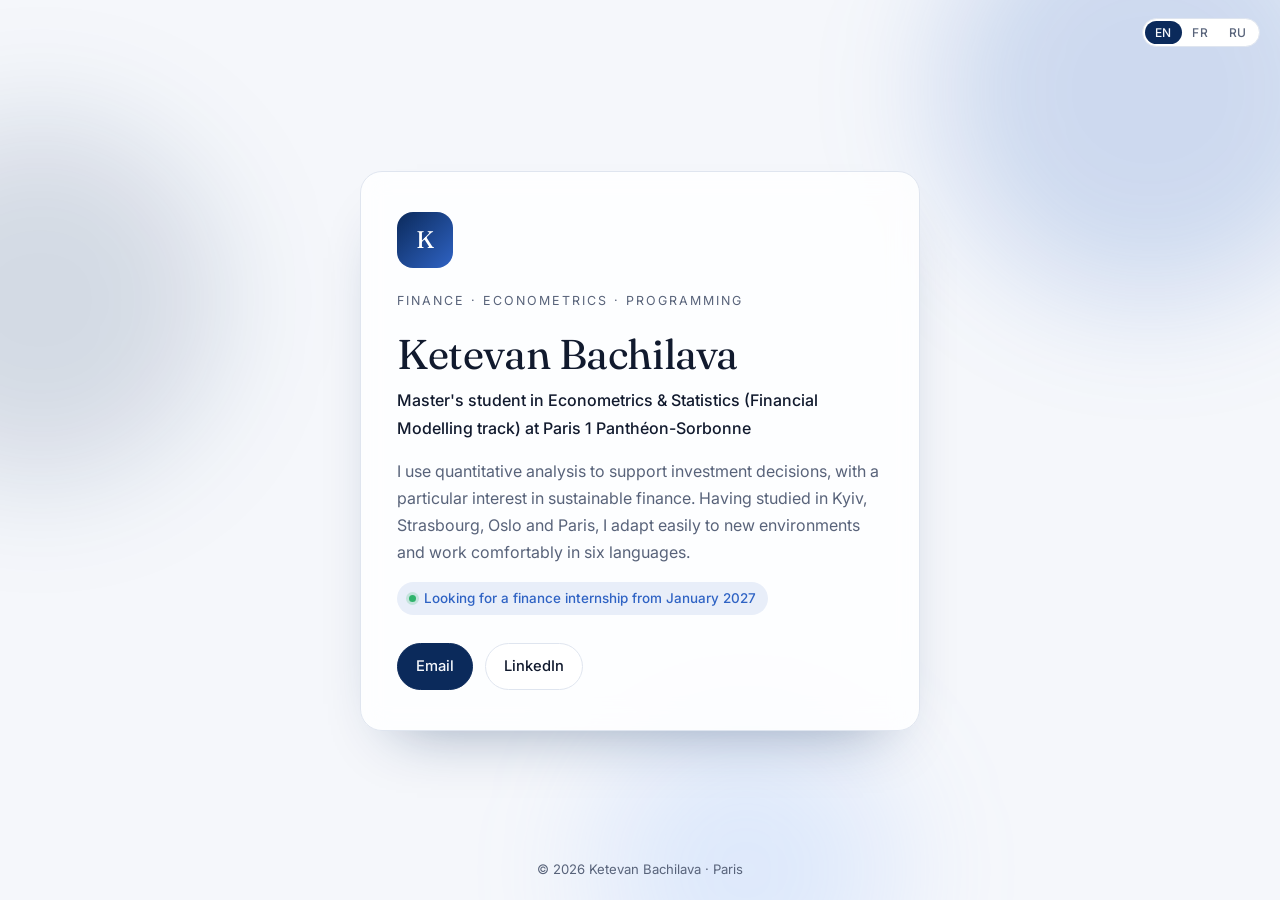
==== commit 6e2d5f04: "Portfolio website" ====
--- a/index.html
+++ b/index.html
@@ -22,15 +22,14 @@
 <main>
   <div class="bcard">
     <div class="mono rise">K</div>
-    <p class="eyebrow rise d1" data-i18n="eyebrow">Economics · Econometrics · Finance</p>
-    <h1 class="rise d1">Ketevan Bachilava</h1>
-    <p class="role rise d2" data-i18n="role">Master's student in Econometrics &amp; Statistics<br>Paris 1 Panthéon-Sorbonne</p>
+    <p class="eyebrow rise d1" data-i18n="eyebrow">Finance · Econometrics · Programming</p>
+    <h1 class="rise d1" data-i18n="name">Ketevan Bachilava</h1>
+    <p class="role rise d2" data-i18n="role">Master's student in Econometrics &amp; Statistics (Financial Modelling track) at Paris 1 Panthéon-Sorbonne</p>
     <p class="bio rise d3" data-i18n="bio">I combine quantitative analysis with a strong interest in finance. I have studied in Kyiv, Strasbourg, Oslo and Paris, and I work in six languages.</p>
-    <div class="meta rise d3" data-tags="tags"></div>
+    <p class="seek rise d3" data-i18n="seek">Looking for a finance internship from January 2027</p>
     <div class="cta rise d4">
-      <a class="btn primary" href="mailto:ketevan2003@gmail.com">Email</a>
+      <a class="btn primary" href="mailto:ketevan2003@gmail.com" data-i18n="email">Email</a>
       <a class="btn" href="https://www.linkedin.com/in/ketevan2003" target="_blank" rel="noopener">LinkedIn</a>
-      <a class="btn" href="https://github.com/ketevan03" target="_blank" rel="noopener">GitHub</a>
     </div>
   </div>
 </main>
@@ -41,24 +40,30 @@
 window.I18N = {
   en: {
     'meta.title': 'Ketevan Bachilava',
-    eyebrow: 'Economics · Econometrics · Finance',
-    role: "Master's student in Econometrics &amp; Statistics<br>Paris 1 Panthéon-Sorbonne",
-    bio: 'I combine quantitative analysis with a strong interest in finance. I have studied in Kyiv, Strasbourg, Oslo and Paris, and I work in six languages.',
-    tags: 'Paris|Econometrics|Finance|SAS · R · Python|6 languages'
+    name: 'Ketevan Bachilava',
+    eyebrow: 'Finance · Econometrics · Programming',
+    role: "Master's student in Econometrics &amp; Statistics (Financial Modelling track) at Paris 1 Panthéon-Sorbonne",
+    bio: 'I use quantitative analysis to support investment decisions, with a particular interest in sustainable finance. Having studied in Kyiv, Strasbourg, Oslo and Paris, I adapt easily to new environments and work comfortably in six languages.',
+    seek: 'Looking for a finance internship from January 2027',
+    email: 'Email'
   },
   fr: {
     'meta.title': 'Ketevan Bachilava',
-    eyebrow: 'Économie · Économétrie · Finance',
-    role: 'Étudiante en master Économétrie &amp; Statistique<br>Paris 1 Panthéon-Sorbonne',
-    bio: "J'allie l'analyse quantitative à un fort intérêt pour la finance. J'ai étudié à Kyiv, Strasbourg, Oslo et Paris, et je travaille en six langues.",
-    tags: 'Paris|Économétrie|Finance|SAS · R · Python|6 langues'
+    name: 'Ketevan Bachilava',
+    eyebrow: 'Finance · Économétrie · Programmation',
+    role: 'Étudiante en master Économétrie &amp; Statistique (parcours Modélisation financière) à Paris 1 Panthéon-Sorbonne',
+    bio: "Je mets l'analyse quantitative au service des décisions d'investissement, avec un intérêt particulier pour la finance durable. Après des études à Kyiv, Strasbourg, Oslo et Paris, je m'adapte facilement à de nouveaux environnements et je travaille aisément en six langues.",
+    seek: "En recherche d'un stage en finance à partir de janvier 2027",
+    email: 'E-mail'
   },
   ru: {
     'meta.title': 'Кетеван Бачилава',
-    eyebrow: 'Экономика · Эконометрика · Финансы',
-    role: 'Магистрантка по эконометрике и статистике<br>Университет Париж 1 Пантеон-Сорбонна',
-    bio: 'Я сочетаю количественный анализ с большим интересом к финансам. Училась в Киеве, Страсбурге, Осло и Париже, работаю на шести языках.',
-    tags: 'Париж|Эконометрика|Финансы|SAS · R · Python|6 языков'
+    name: 'Кетеван Бачилава',
+    eyebrow: 'Финансы · Эконометрика · Программирование',
+    role: 'Магистрантка по эконометрике и статистике (профиль «Финансовое моделирование») в Университете Париж 1 Пантеон-Сорбонна',
+    bio: 'Я применяю количественный анализ для принятия инвестиционных решений и особенно интересуюсь устойчивыми финансами. Учёба в Киеве, Страсбурге, Осло и Париже научила меня легко адаптироваться к новой среде, и я свободно работаю на шести языках.',
+    seek: 'Ищу стажировку в финансах с января 2027 года',
+    email: 'Почта'
   }
 };
 </script>
--- a/assets/site.css
+++ b/assets/site.css
@@ -139,3 +139,37 @@
 .topbar{display:flex;justify-content:flex-end;padding:18px 20px}
 .foot{text-align:center;color:var(--muted);font-size:.82rem;padding:20px}
 @media (max-width:480px){ .bcard{padding:30px 22px} }
+
+/* change I want to see */
+.how{margin-top:44px;display:grid;grid-template-columns:repeat(3,1fr);gap:28px;counter-reset:how}
+.how h3{font-family:Fraunces,Georgia,serif;font-weight:400;font-size:1.5rem;grid-column:1/-1;margin-bottom:-6px}
+.step{position:relative;padding-top:18px;border-top:2px solid var(--accent-2)}
+.step::before{counter-increment:how;content:"0" counter(how);font-family:Fraunces,Georgia,serif;font-size:1.9rem;color:var(--accent-2);line-height:1;display:block;margin-bottom:10px}
+.step h4{font-size:1rem;font-weight:600;margin-bottom:6px}
+.step p{font-size:.93rem;color:var(--muted)}
+@media (max-width:760px){ .how{grid-template-columns:1fr} }
+
+/* certifications */
+.certs{background:var(--surface);border:1px solid var(--line);border-radius:16px;padding:6px 24px}
+.cert{display:flex;justify-content:space-between;align-items:center;gap:16px;padding:16px 0;border-bottom:1px solid var(--line)}
+.cert:last-child{border-bottom:0}
+.cert .name{font-weight:600}
+.cert .org{font-size:.88rem;color:var(--muted)}
+.cert .score{font-family:Fraunces,Georgia,serif;font-size:1.25rem;color:var(--accent-2);white-space:nowrap}
+.cert a{font-size:.88rem;font-weight:500;white-space:nowrap}
+.value .list{margin-top:8px;font-size:.92rem;color:var(--muted)}
+.value .list b{color:var(--ink);font-weight:600}
+
+/* certifications: three aligned columns */
+.cert{display:grid;grid-template-columns:1fr 110px 72px;align-items:center;gap:16px}
+.cert .score{grid-column:2;text-align:right}
+.cert a{grid-column:3;text-align:right}
+@media (max-width:520px){ .cert{grid-template-columns:1fr 84px 56px;gap:10px} .cert .score{font-size:1.05rem} }
+
+/* home: internship line */
+.bcard .seek{display:inline-flex;align-items:center;gap:8px;margin-top:16px;font-size:.84rem;font-weight:500;color:var(--accent-2);background:var(--soft);padding:5px 12px;border-radius:999px}
+.bcard .seek::before{content:"";width:7px;height:7px;border-radius:50%;background:#2fb36b;box-shadow:0 0 0 3px rgba(47,179,107,.2)}
+
+/* availability pill (home card and hero) */
+.hero .seek{display:inline-flex;align-items:center;gap:8px;margin-top:18px;font-size:.86rem;font-weight:500;color:var(--accent-2);background:var(--soft);padding:6px 14px;border-radius:999px}
+.hero .seek::before{content:"";width:7px;height:7px;border-radius:50%;background:#2fb36b;box-shadow:0 0 0 3px rgba(47,179,107,.2)}
